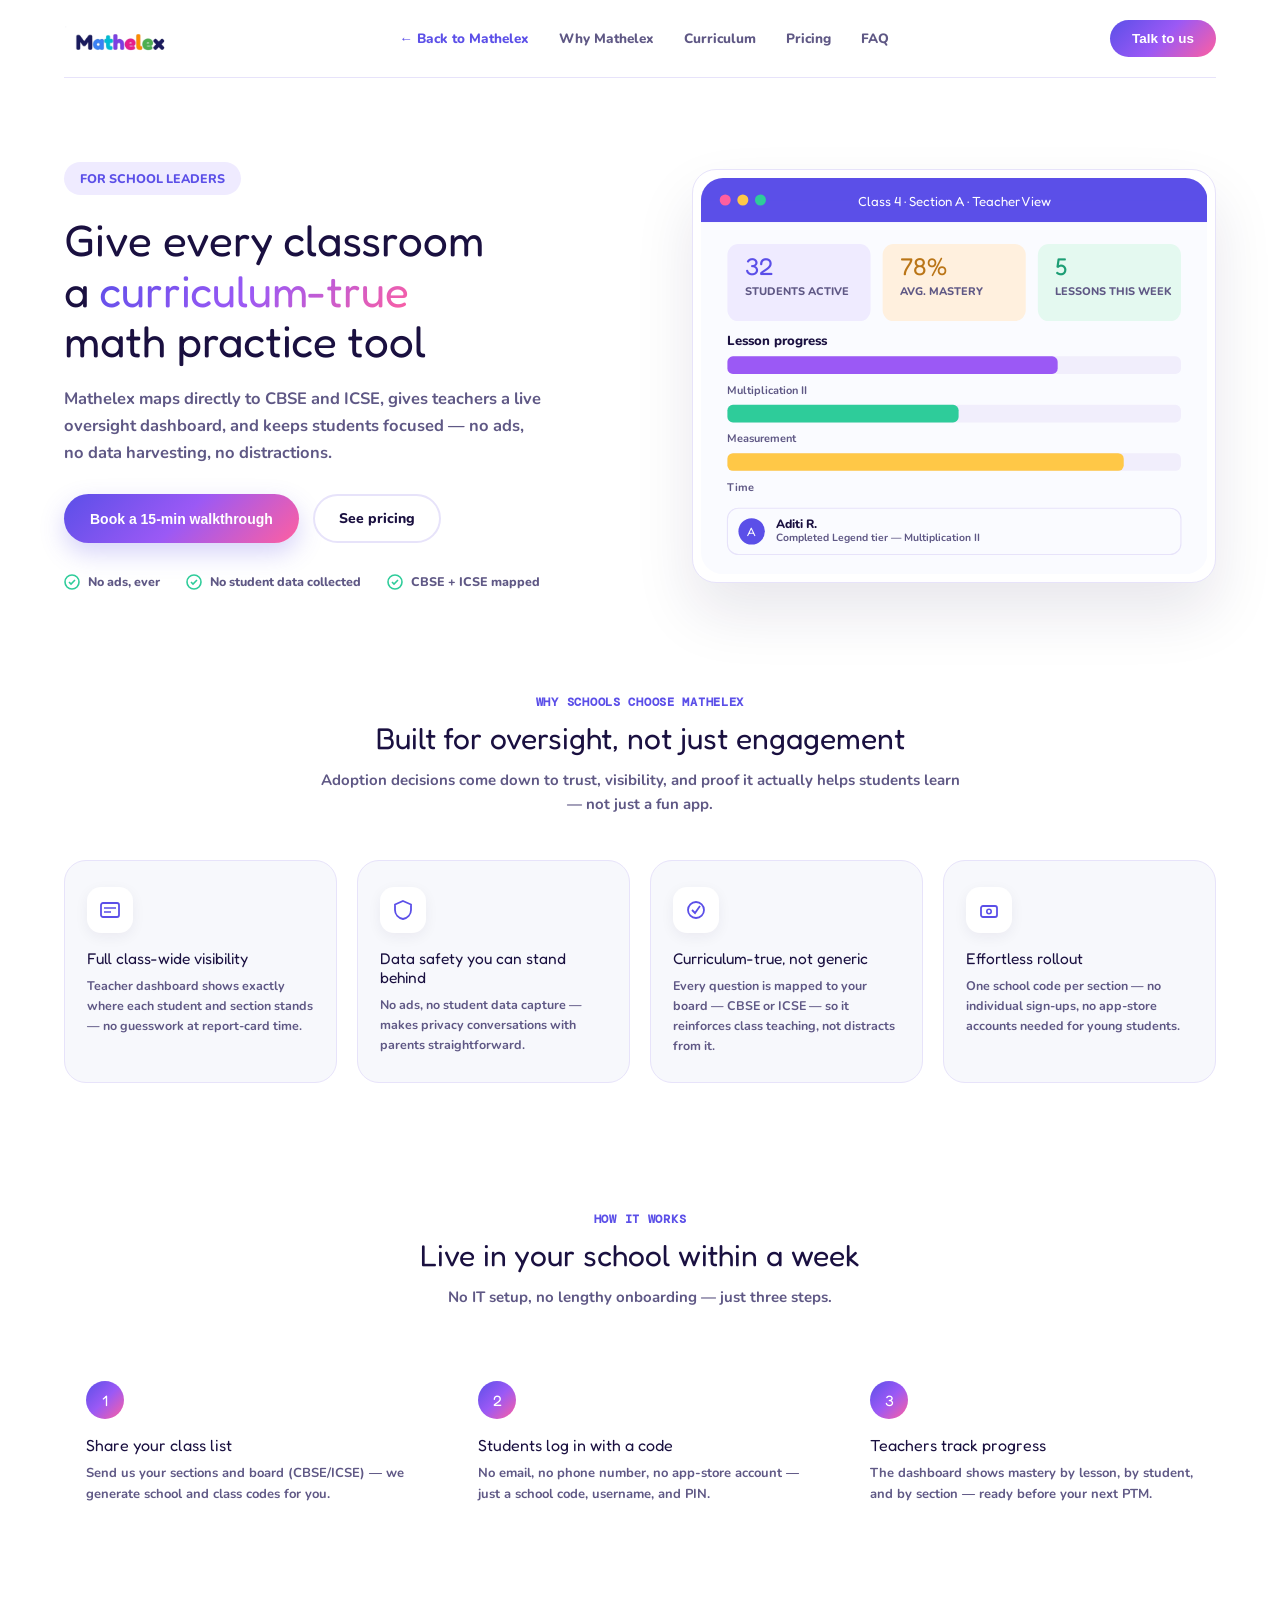
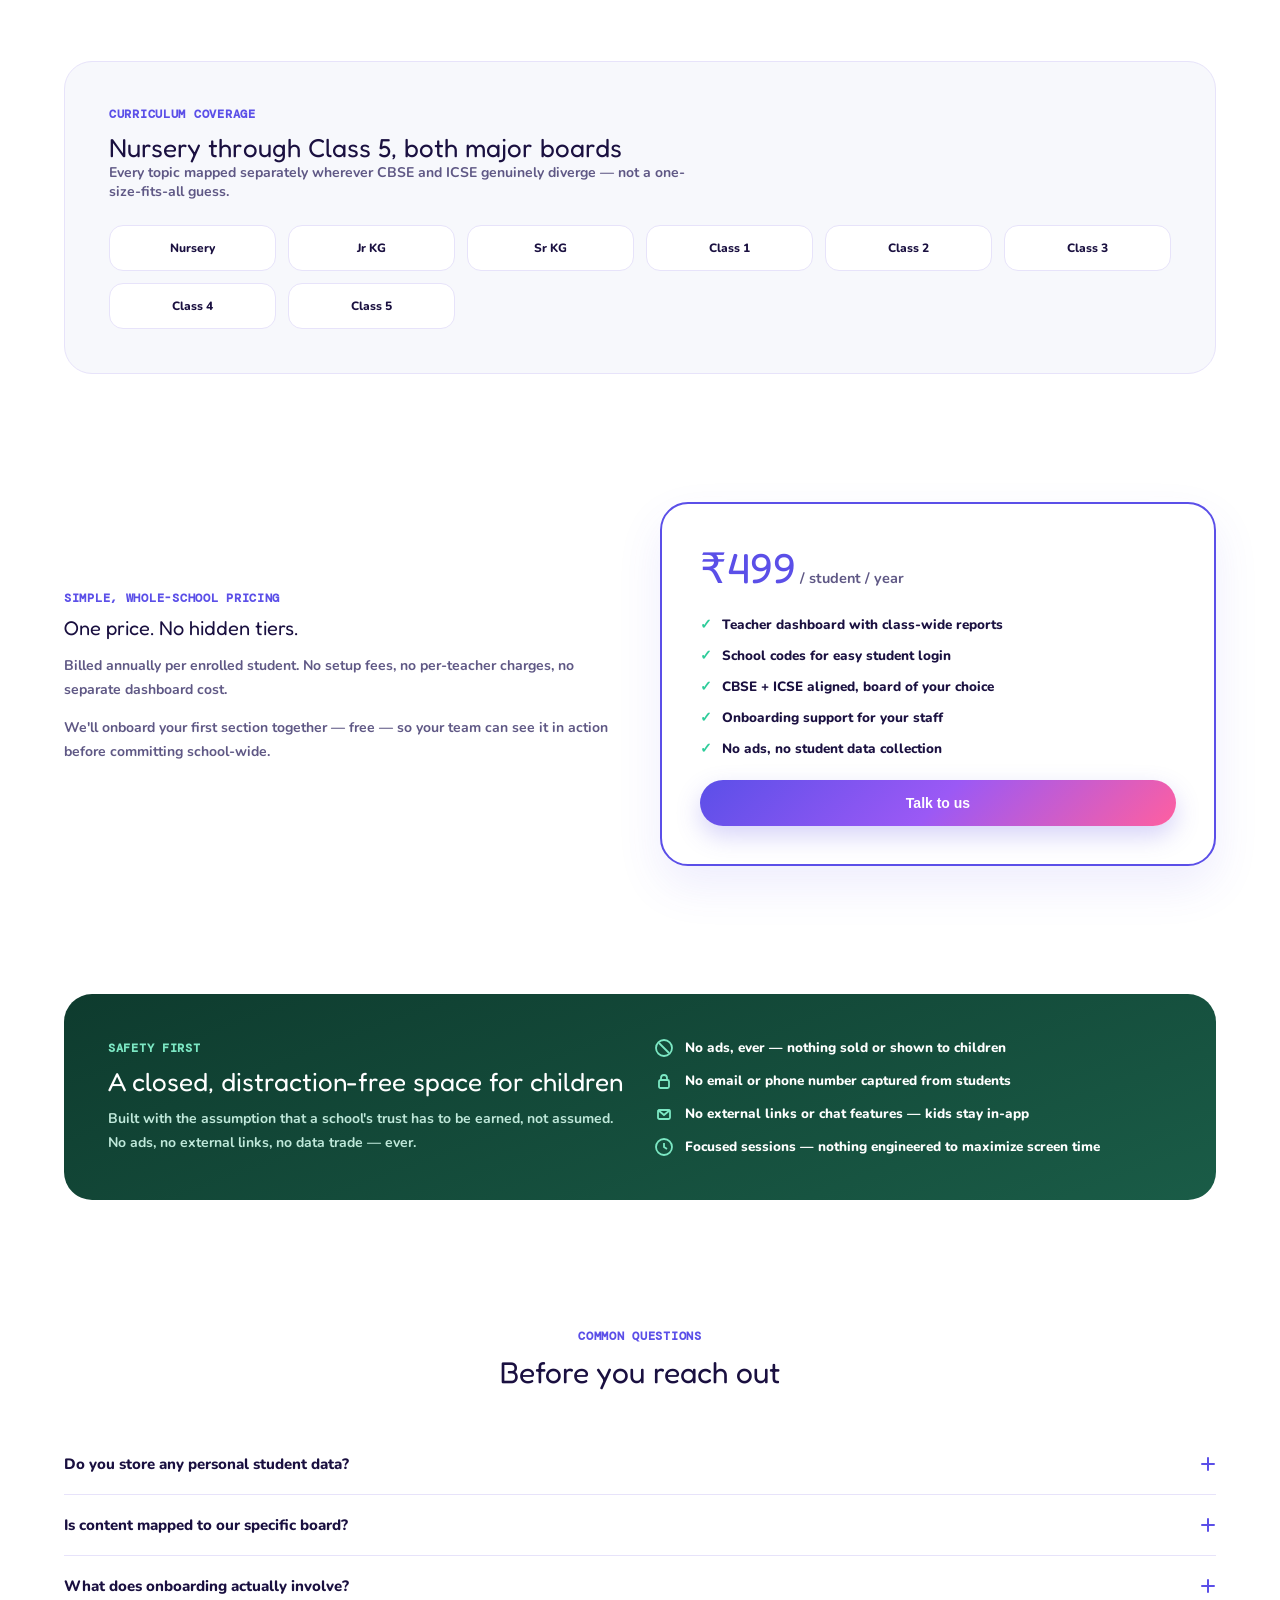
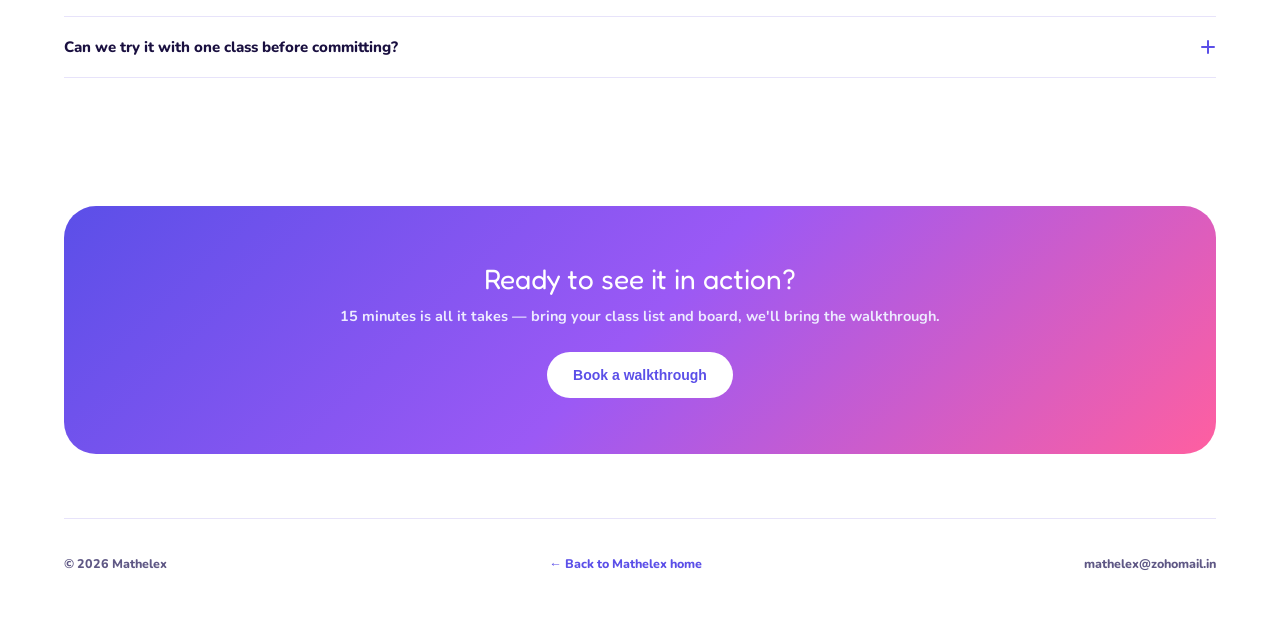
==== schools.html @ 8958b170 "Separate CSS/JS, fix faux-bold font rendering, sticky-nav overlap, responsive breakpoints, CSP for C" ====
<!DOCTYPE html>
<html lang="en">
<head>
<meta charset="UTF-8">
<meta name="viewport" content="width=device-width, initial-scale=1.0">
<title>Mathelex for Schools — Curriculum-mapped math practice, made simple</title>
<link rel="preconnect" href="https://fonts.googleapis.com">
<link href="https://fonts.googleapis.com/css2?family=Fredoka+One&family=Nunito:wght@400;600;700;800;900&family=DM+Mono:wght@500&display=swap" rel="stylesheet">
<link rel="stylesheet" href="css/schools.css">
</head>
<body>

<nav>
  <div class="nav-inner">
    <a href="index.html" style="display:flex;align-items:center;">
      <img class="logo-img" src="[data-uri]" alt="Mathelex">
    </a>
    <div class="nav-links">
      <a href="index.html" style="color:var(--indigo);">← Back to Mathelex</a>
      <a href="#why">Why Mathelex</a>
      <a href="#curriculum">Curriculum</a>
      <a href="#pricing">Pricing</a>
      <a href="#faq">FAQ</a>
    </div>
    <button data-open-modal class="nav-cta" style="border:none;cursor:pointer;">Talk to us</button>
  </div>
</nav>

<div class="hero">
  <div>
    <div class="eyebrow">FOR SCHOOL LEADERS</div>
    <h1>Give every classroom<br>a <span class="grad">curriculum-true</span><br>math practice tool</h1>
    <p>Mathelex maps directly to CBSE and ICSE, gives teachers a live oversight dashboard, and keeps students focused — no ads, no data harvesting, no distractions.</p>
    <div class="hero-ctas">
      <button data-open-modal class="btn-primary">Book a 15-min walkthrough</button>
      <a href="#pricing" class="btn-outline">See pricing</a>
    </div>
    <div class="trust-strip">
      <div class="trust-item">
        <svg width="16" height="16" viewBox="0 0 16 16"><circle cx="8" cy="8" r="7" fill="none" stroke="#2ECC9A" stroke-width="1.6"/><path d="M5 8 L7 10 L11 6" stroke="#2ECC9A" stroke-width="1.6" fill="none"/></svg>
        No ads, ever
      </div>
      <div class="trust-item">
        <svg width="16" height="16" viewBox="0 0 16 16"><circle cx="8" cy="8" r="7" fill="none" stroke="#2ECC9A" stroke-width="1.6"/><path d="M5 8 L7 10 L11 6" stroke="#2ECC9A" stroke-width="1.6" fill="none"/></svg>
        No student data collected
      </div>
      <div class="trust-item">
        <svg width="16" height="16" viewBox="0 0 16 16"><circle cx="8" cy="8" r="7" fill="none" stroke="#2ECC9A" stroke-width="1.6"/><path d="M5 8 L7 10 L11 6" stroke="#2ECC9A" stroke-width="1.6" fill="none"/></svg>
        CBSE + ICSE mapped
      </div>
    </div>
  </div>

  <div class="dash-card">
    <svg width="100%" height="100%" viewBox="0 0 460 360" style="display:block;">
      <rect x="0" y="0" width="460" height="360" rx="20" fill="#FAFBFF"/>
      <rect x="0" y="0" width="460" height="40" rx="20" fill="#5B4FE8"/>
      <rect x="0" y="20" width="460" height="20" fill="#5B4FE8"/>
      <circle cx="22" cy="20" r="5" fill="#FF5FA0"/>
      <circle cx="38" cy="20" r="5" fill="#FFC847"/>
      <circle cx="54" cy="20" r="5" fill="#2ECC9A"/>
      <text x="230" y="25" text-anchor="middle" font-family="Fredoka One, cursive" font-size="12" fill="white">Class 4 · Section A · Teacher View</text>

      <rect x="24" y="60" width="130" height="70" rx="10" fill="#EFEBFF"/>
      <text x="40" y="88" font-family="Fredoka One, cursive" font-size="22" fill="#5B4FE8">32</text>
      <text x="40" y="106" font-family="Nunito" font-weight="800" font-size="10" fill="#5F5885">STUDENTS ACTIVE</text>

      <rect x="165" y="60" width="130" height="70" rx="10" fill="#FFF0DE"/>
      <text x="181" y="88" font-family="Fredoka One, cursive" font-size="22" fill="#BA7517">78%</text>
      <text x="181" y="106" font-family="Nunito" font-weight="800" font-size="10" fill="#5F5885">AVG. MASTERY</text>

      <rect x="306" y="60" width="130" height="70" rx="10" fill="#E4F9F0"/>
      <text x="322" y="88" font-family="Fredoka One, cursive" font-size="22" fill="#1D9E75">5</text>
      <text x="322" y="106" font-family="Nunito" font-weight="800" font-size="10" fill="#5F5885">LESSONS THIS WEEK</text>

      <text x="24" y="152" font-family="Nunito" font-weight="800" font-size="12" fill="#1A1040">Lesson progress</text>
      <rect x="24" y="162" width="412" height="16" rx="5" fill="#F1EEFC"/>
      <rect x="24" y="162" width="300" height="16" rx="5" fill="#9B59F5"/>
      <text x="24" y="196" font-family="Nunito" font-weight="700" font-size="10" fill="#5F5885">Multiplication II</text>

      <rect x="24" y="206" width="412" height="16" rx="5" fill="#F1EEFC"/>
      <rect x="24" y="206" width="210" height="16" rx="5" fill="#2ECC9A"/>
      <text x="24" y="240" font-family="Nunito" font-weight="700" font-size="10" fill="#5F5885">Measurement</text>

      <rect x="24" y="250" width="412" height="16" rx="5" fill="#F1EEFC"/>
      <rect x="24" y="250" width="360" height="16" rx="5" fill="#FFC847"/>
      <text x="24" y="284" font-family="Nunito" font-weight="700" font-size="10" fill="#5F5885">Time</text>

      <rect x="24" y="300" width="412" height="42" rx="10" fill="#FAFBFF" stroke="#E7E3FA"/>
      <circle cx="46" cy="321" r="12" fill="#5B4FE8"/>
      <text x="46" y="325" text-anchor="middle" font-family="Fredoka One, cursive" font-size="11" fill="white">A</text>
      <text x="68" y="318" font-family="Nunito" font-weight="800" font-size="11" fill="#1A1040">Aditi R.</text>
      <text x="68" y="330" font-family="Nunito" font-weight="700" font-size="9.5" fill="#5F5885">Completed Legend tier — Multiplication II</text>
    </svg>
  </div>
</div>

<section id="why">
  <div class="section-head">
    <span class="kicker">WHY SCHOOLS CHOOSE MATHELEX</span>
    <h2>Built for oversight, not just engagement</h2>
    <p>Adoption decisions come down to trust, visibility, and proof it actually helps students learn — not just a fun app.</p>
  </div>
  <div class="why-grid">
    <div class="why-card">
      <div class="why-icon"><svg width="22" height="22" viewBox="0 0 22 22"><rect x="2" y="4" width="18" height="14" rx="2" fill="none" stroke="#5B4FE8" stroke-width="1.8"/><path d="M5 9 h12 M5 13 h7" stroke="#5B4FE8" stroke-width="1.6"/></svg></div>
      <h3>Full class-wide visibility</h3>
      <p>Teacher dashboard shows exactly where each student and section stands — no guesswork at report-card time.</p>
    </div>
    <div class="why-card">
      <div class="why-icon"><svg width="22" height="22" viewBox="0 0 22 22"><path d="M11 2 L19 5.5 V11 C19 15.5 15.5 19 11 20 C6.5 19 3 15.5 3 11 V5.5 Z" fill="none" stroke="#5B4FE8" stroke-width="1.8"/></svg></div>
      <h3>Data safety you can stand behind</h3>
      <p>No ads, no student data capture — makes privacy conversations with parents straightforward.</p>
    </div>
    <div class="why-card">
      <div class="why-icon"><svg width="22" height="22" viewBox="0 0 22 22"><circle cx="11" cy="11" r="8" fill="none" stroke="#5B4FE8" stroke-width="1.8"/><path d="M7 11 L10 14 L15 7" stroke="#5B4FE8" stroke-width="1.8" fill="none"/></svg></div>
      <h3>Curriculum-true, not generic</h3>
      <p>Every question is mapped to your board — CBSE or ICSE — so it reinforces class teaching, not distracts from it.</p>
    </div>
    <div class="why-card">
      <div class="why-icon"><svg width="22" height="22" viewBox="0 0 22 22"><rect x="3" y="7" width="16" height="11" rx="2" fill="none" stroke="#5B4FE8" stroke-width="1.8"/><circle cx="11" cy="12.5" r="2.2" fill="none" stroke="#5B4FE8" stroke-width="1.6"/></svg></div>
      <h3>Effortless rollout</h3>
      <p>One school code per section — no individual sign-ups, no app-store accounts needed for young students.</p>
    </div>
  </div>
</section>

<section>
  <div class="section-head">
    <span class="kicker">HOW IT WORKS</span>
    <h2>Live in your school within a week</h2>
    <p>No IT setup, no lengthy onboarding — just three steps.</p>
  </div>
  <div class="steps">
    <div class="step-card">
      <div class="step-num">1</div>
      <h3>Share your class list</h3>
      <p>Send us your sections and board (CBSE/ICSE) — we generate school and class codes for you.</p>
    </div>
    <div class="step-card">
      <div class="step-num">2</div>
      <h3>Students log in with a code</h3>
      <p>No email, no phone number, no app-store account — just a school code, username, and PIN.</p>
    </div>
    <div class="step-card">
      <div class="step-num">3</div>
      <h3>Teachers track progress</h3>
      <p>The dashboard shows mastery by lesson, by student, and by section — ready before your next PTM.</p>
    </div>
  </div>
</section>

<section id="curriculum">
  <div class="curric-panel">
    <span class="kicker">CURRICULUM COVERAGE</span>
    <h2 style="font-size:26px;">Nursery through Class 5, both major boards</h2>
    <p style="color:var(--text-soft);font-weight:700;font-size:14px;max-width:600px;">Every topic mapped separately wherever CBSE and ICSE genuinely diverge — not a one-size-fits-all guess.</p>
    <div class="curric-grid">
      <div class="curric-chip">Nursery</div>
      <div class="curric-chip">Jr KG</div>
      <div class="curric-chip">Sr KG</div>
      <div class="curric-chip">Class 1</div>
      <div class="curric-chip">Class 2</div>
      <div class="curric-chip">Class 3</div>
      <div class="curric-chip">Class 4</div>
      <div class="curric-chip">Class 5</div>
    </div>
  </div>
</section>

<section id="pricing">
  <div class="pricing-wrap">
    <div class="pricing-notes">
      <span class="kicker">SIMPLE, WHOLE-SCHOOL PRICING</span>
      <h3>One price. No hidden tiers.</h3>
      <p>Billed annually per enrolled student. No setup fees, no per-teacher charges, no separate dashboard cost.</p>
      <p>We'll onboard your first section together — free — so your team can see it in action before committing school-wide.</p>
    </div>
    <div class="price-card">
      <div class="price-tag">₹499<span> / student / year</span></div>
      <ul class="price-list">
        <li><span class="check">✓</span> Teacher dashboard with class-wide reports</li>
        <li><span class="check">✓</span> School codes for easy student login</li>
        <li><span class="check">✓</span> CBSE + ICSE aligned, board of your choice</li>
        <li><span class="check">✓</span> Onboarding support for your staff</li>
        <li><span class="check">✓</span> No ads, no student data collection</li>
      </ul>
      <button data-open-modal class="btn-primary" style="width:100%;justify-content:center;">Talk to us</button>
    </div>
  </div>
</section>

<section>
  <div class="safety-band">
    <div>
      <span class="kicker" style="color:#7CE8C4;">SAFETY FIRST</span>
      <h2>A closed, distraction-free space for children</h2>
      <p>Built with the assumption that a school's trust has to be earned, not assumed. No ads, no external links, no data trade — ever.</p>
    </div>
    <ul class="safety-list">
      <li><svg width="18" height="18" viewBox="0 0 18 18"><circle cx="9" cy="9" r="8" fill="none" stroke="#7CE8C4" stroke-width="1.8"/><line x1="4" y1="4" x2="14" y2="14" stroke="#7CE8C4" stroke-width="1.8"/></svg> No ads, ever — nothing sold or shown to children</li>
      <li><svg width="18" height="18" viewBox="0 0 18 18"><rect x="4" y="8" width="10" height="8" rx="1.5" fill="none" stroke="#7CE8C4" stroke-width="1.8"/><path d="M6 8 V6 a3 3 0 0 1 6 0 v2" fill="none" stroke="#7CE8C4" stroke-width="1.8"/></svg> No email or phone number captured from students</li>
      <li><svg width="18" height="18" viewBox="0 0 18 18"><rect x="3" y="5" width="12" height="9" rx="1.5" fill="none" stroke="#7CE8C4" stroke-width="1.8"/><path d="M3 5 L9 10 L15 5" fill="none" stroke="#7CE8C4" stroke-width="1.8"/></svg> No external links or chat features — kids stay in-app</li>
      <li><svg width="18" height="18" viewBox="0 0 18 18"><circle cx="9" cy="9" r="8" fill="none" stroke="#7CE8C4" stroke-width="1.8"/><path d="M9 5 v4 l3 2" stroke="#7CE8C4" stroke-width="1.8" fill="none"/></svg> Focused sessions — nothing engineered to maximize screen time</li>
    </ul>
  </div>
</section>

<section id="faq">
  <div class="section-head">
    <span class="kicker">COMMON QUESTIONS</span>
    <h2>Before you reach out</h2>
  </div>
  <div class="faq-list">
    <div class="faq-item">
      <div class="faq-q">Do you store any personal student data?<svg width="16" height="16" viewBox="0 0 16 16"><path d="M8 2 v12 M2 8 h12" stroke="#5B4FE8" stroke-width="2" stroke-linecap="round"/></svg></div>
      <div class="faq-a"><p>No. Students log in with a school code, username, and PIN — no email or phone number is ever collected. There's nothing to sell or share.</p></div>
    </div>
    <div class="faq-item">
      <div class="faq-q">Is content mapped to our specific board?<svg width="16" height="16" viewBox="0 0 16 16"><path d="M8 2 v12 M2 8 h12" stroke="#5B4FE8" stroke-width="2" stroke-linecap="round"/></svg></div>
      <div class="faq-a"><p>Yes — every question is tagged for CBSE/NCERT, ICSE/CISCE, or both, based on genuine curriculum research for that class and topic.</p></div>
    </div>
    <div class="faq-item">
      <div class="faq-q">What does onboarding actually involve?<svg width="16" height="16" viewBox="0 0 16 16"><path d="M8 2 v12 M2 8 h12" stroke="#5B4FE8" stroke-width="2" stroke-linecap="round"/></svg></div>
      <div class="faq-a"><p>Share your class list and board — we generate the codes. No app installs or accounts needed for staff to get started reviewing the dashboard.</p></div>
    </div>
    <div class="faq-item">
      <div class="faq-q">Can we try it with one class before committing?<svg width="16" height="16" viewBox="0 0 16 16"><path d="M8 2 v12 M2 8 h12" stroke="#5B4FE8" stroke-width="2" stroke-linecap="round"/></svg></div>
      <div class="faq-a"><p>Yes — we'll set up your first section free so your team can see it in action before rolling out school-wide.</p></div>
    </div>
  </div>
</section>

<section>
  <div class="final-cta">
    <h2>Ready to see it in action?</h2>
    <p>15 minutes is all it takes — bring your class list and board, we'll bring the walkthrough.</p>
    <button data-open-modal class="btn-primary">Book a walkthrough</button>
  </div>
</section>

<footer>
  <div>© 2026 Mathelex</div>
  <div><a href="index.html" style="color:var(--indigo);font-weight:800;">← Back to Mathelex home</a></div>
  <div>mathelex@zohomail.in</div>
</footer>

<div class="modal-overlay" id="enquiryModal">
  <div class="modal-card">
    <button class="modal-close" data-close-modal>
      <svg width="16" height="16" viewBox="0 0 16 16"><path d="M2 2 L14 14 M14 2 L2 14" stroke="#5F5885" stroke-width="2" stroke-linecap="round"/></svg>
    </button>
    <h3>Talk to us</h3>
    <p>Tell us about your school — we'll follow up by email.</p>
    <form id="enquiryForm">
      <div class="form-field"><label>Name</label><input type="text" id="eqName" required></div>
      <div class="form-field"><label>School name</label><input type="text" id="eqOrg" required></div>
      <div class="form-field"><label>Board (CBSE / ICSE)</label><input type="text" id="eqBoard"></div>
      <div class="form-field"><label>Your email</label><input type="email" id="eqEmail" required></div>
      <div class="form-field"><label>Message</label><textarea id="eqMessage" rows="3" placeholder="Number of students, classes, or anything else"></textarea></div>
      <button type="submit" class="modal-submit">Send enquiry</button>
      <p class="modal-note">Opens your email app addressed to mathelex@zohomail.in</p>
    </form>
  </div>
</div>

<script src="js/schools.js" defer></script>

</body>
</html>
---- css/schools.css ----
:root{
    --bg:#FFFFFF;
    --bg-soft:#F7F8FC;
    --indigo:#5B4FE8;
    --violet:#9B59F5;
    --pink:#FF5FA0;
    --amber:#FFC847;
    --mint:#2ECC9A;
    --text:#1A1040;
    --text-soft:#5F5885;
    --line:#E7E3FA;
    --gradient:linear-gradient(135deg,#5B4FE8,#9B59F5,#FF5FA0);
  }
  *{box-sizing:border-box;margin:0;padding:0;}
  html{scroll-behavior:smooth;}
  body{background:var(--bg);color:var(--text);font-family:'Nunito',sans-serif;-webkit-font-smoothing:antialiased;-moz-osx-font-smoothing:grayscale;padding:0 64px;}
  h1,h2,h3{font-family:'Fredoka One',cursive;font-weight:400;}
  a{text-decoration:none;color:inherit;}
  ul{list-style:none;}

  ::-webkit-scrollbar{width:12px;height:12px;}
  ::-webkit-scrollbar-track{background:var(--bg-soft);}
  ::-webkit-scrollbar-thumb{background:var(--gradient);border-radius:100px;border:2.5px solid var(--bg-soft);background-clip:padding-box;}
  *{scrollbar-width:thin;scrollbar-color:#9B59F5 var(--bg-soft);}

  nav{position:sticky;top:0;z-index:50;max-width:1180px;margin:0 auto;padding:20px 0;background:rgba(255,255,255,0.97);backdrop-filter:blur(10px);}
  [id]{scroll-margin-top:90px;}
  .nav-inner{display:flex;align-items:center;justify-content:space-between;gap:20px;border-bottom:1px solid var(--line);padding-bottom:20px;}
  .logo-img{height:28px;width:auto;display:block;}
  .nav-links{display:flex;gap:30px;font-weight:800;font-size:13.5px;color:var(--text-soft);}
  .nav-links a:hover{color:var(--indigo);}
  .nav-cta{background:var(--gradient);color:white;padding:11px 22px;border-radius:100px;font-weight:800;font-size:13.5px;white-space:nowrap;}

  .hero{max-width:1180px;margin:0 auto;padding:64px 0 40px;display:grid;grid-template-columns:1.05fr 0.95fr;gap:48px;align-items:center;}
  .eyebrow{display:inline-flex;align-items:center;gap:8px;background:#EFEBFF;color:var(--indigo);font-weight:800;font-size:12.5px;padding:8px 16px;border-radius:100px;margin-bottom:20px;}
  .hero h1{font-size:44px;line-height:1.15;margin-bottom:18px;}
  .hero h1 .grad{background:var(--gradient);-webkit-background-clip:text;background-clip:text;color:transparent;}
  .hero p{font-size:16.5px;color:var(--text-soft);font-weight:700;line-height:1.65;max-width:480px;margin-bottom:28px;}
  .hero-ctas{display:flex;gap:14px;margin-bottom:30px;flex-wrap:wrap;}
  .btn-primary{background:var(--gradient);color:white;padding:15px 26px;border-radius:100px;font-weight:800;font-size:14px;border:none;cursor:pointer;display:inline-flex;align-items:center;gap:8px;box-shadow:0 10px 24px rgba(91,79,232,0.25);}
  .btn-outline{border:2px solid var(--line);color:var(--text);padding:13px 24px;border-radius:100px;font-weight:800;font-size:14px;background:white;cursor:pointer;}
  .trust-strip{display:flex;gap:26px;flex-wrap:wrap;}
  .trust-item{display:flex;align-items:center;gap:8px;font-size:12.5px;font-weight:800;color:var(--text-soft);}
  .trust-item svg{flex-shrink:0;}

  .dash-card{background:white;border:1px solid var(--line);border-radius:24px;padding:8px;box-shadow:0 30px 60px rgba(26,16,64,0.10);}

  section{max-width:1180px;margin:0 auto;padding:64px 0;}
  .section-head{max-width:640px;margin:0 auto 44px;text-align:center;}
  .section-head h2{font-size:30px;margin-bottom:12px;}
  .section-head p{color:var(--text-soft);font-weight:700;font-size:15px;line-height:1.6;}
  .kicker{display:block;font-family:'DM Mono',monospace;font-size:12px;font-weight:700;color:var(--indigo);letter-spacing:0.06em;margin-bottom:10px;}

  .why-grid{display:grid;grid-template-columns:repeat(4,1fr);gap:20px;}
  .why-card{background:var(--bg-soft);border-radius:22px;padding:26px 22px;border:1px solid var(--line);}
  .why-icon{width:46px;height:46px;border-radius:14px;background:white;display:flex;align-items:center;justify-content:center;margin-bottom:16px;box-shadow:0 4px 14px rgba(26,16,64,0.06);}
  .why-card h3{font-size:15.5px;margin-bottom:8px;}
  .why-card p{font-size:12.5px;color:var(--text-soft);font-weight:700;line-height:1.6;}

  .steps{display:grid;grid-template-columns:repeat(3,1fr);gap:24px;}
  .step-card{position:relative;padding:28px 22px;}
  .step-num{width:38px;height:38px;border-radius:50%;background:var(--gradient);color:white;font-family:'Fredoka One',cursive;font-weight:400;font-size:15px;display:flex;align-items:center;justify-content:center;margin-bottom:16px;}
  .step-card h3{font-size:16px;margin-bottom:8px;}
  .step-card p{font-size:13px;color:var(--text-soft);font-weight:700;line-height:1.6;}

  .curric-panel{background:var(--bg-soft);border-radius:28px;padding:44px;border:1px solid var(--line);}
  .curric-grid{display:grid;grid-template-columns:repeat(6,1fr);gap:12px;margin-top:24px;}
  .curric-chip{background:white;border:1px solid var(--line);border-radius:14px;padding:14px 8px;text-align:center;font-weight:800;font-size:12px;}

  .pricing-wrap{display:grid;grid-template-columns:1fr 1fr;gap:40px;align-items:center;}
  .price-card{background:white;border:2px solid var(--indigo);border-radius:28px;padding:38px;box-shadow:0 20px 45px rgba(91,79,232,0.10);}
  .price-tag{font-family:'Fredoka One',cursive;font-weight:400;font-size:42px;color:var(--indigo);}
  .price-tag span{font-size:14.5px;color:var(--text-soft);font-family:'Nunito';font-weight:700;}
  .price-list{margin:22px 0;display:flex;flex-direction:column;gap:12px;}
  .price-list li{display:flex;gap:10px;font-weight:800;font-size:13.5px;align-items:flex-start;}
  .check{color:var(--mint);font-weight:900;flex-shrink:0;}
  .pricing-notes h3{font-size:20px;margin-bottom:14px;}
  .pricing-notes p{color:var(--text-soft);font-weight:700;font-size:14px;line-height:1.7;margin-bottom:14px;}

  .safety-band{background:linear-gradient(160deg,#0E3B2E,#1A5C47);border-radius:28px;padding:44px;color:white;display:grid;grid-template-columns:1fr 1fr;gap:30px;align-items:center;}
  .safety-band h2{color:white;font-size:26px;margin-bottom:10px;}
  .safety-band p{color:#BFE8DA;font-weight:700;font-size:14px;line-height:1.65;}
  .safety-list{display:flex;flex-direction:column;gap:14px;}
  .safety-list li{display:flex;gap:12px;font-weight:800;font-size:13.5px;align-items:flex-start;}
  .safety-list svg{flex-shrink:0;margin-top:1px;}

  .faq-item{border-bottom:1px solid var(--line);padding:20px 0;}
  .faq-q{display:flex;justify-content:space-between;align-items:center;cursor:pointer;font-weight:800;font-size:15px;}
  .faq-q svg{transition:transform 0.25s ease;flex-shrink:0;}
  .faq-item.open .faq-q svg{transform:rotate(45deg);}
  .faq-a{max-height:0;overflow:hidden;transition:max-height 0.3s ease;}
  .faq-item.open .faq-a{max-height:220px;}
  .faq-a p{color:var(--text-soft);font-weight:700;font-size:13.5px;line-height:1.7;padding-top:12px;}

  .final-cta{background:var(--gradient);border-radius:32px;padding:56px 40px;text-align:center;color:white;}
  .final-cta h2{color:white;font-size:28px;margin-bottom:10px;}
  .final-cta p{color:#EDEBFF;font-weight:700;margin-bottom:26px;font-size:14.5px;}
  .final-cta .btn-primary{background:white;color:var(--indigo);box-shadow:none;}

  footer{max-width:1180px;margin:0 auto;padding:36px 0 56px;display:flex;justify-content:space-between;color:var(--text-soft);font-size:12.5px;font-weight:800;border-top:1px solid var(--line);}

  .modal-overlay{position:fixed;inset:0;background:rgba(21,11,54,0.5);backdrop-filter:blur(4px);display:none;align-items:center;justify-content:center;z-index:100;padding:20px;}
  .modal-overlay.open{display:flex;}
  .modal-card{background:white;border-radius:26px;padding:34px;max-width:420px;width:100%;box-shadow:0 30px 70px rgba(21,11,54,0.3);position:relative;max-height:90vh;overflow-y:auto;}
  .modal-close{position:absolute;top:16px;right:16px;width:32px;height:32px;border-radius:50%;background:var(--bg-soft);border:none;display:flex;align-items:center;justify-content:center;cursor:pointer;}
  .modal-card h3{font-size:20px;margin-bottom:6px;}
  .modal-card p{color:var(--text-soft);font-weight:700;font-size:13px;margin-bottom:18px;}
  .form-field{margin-bottom:13px;}
  .form-field label{display:block;font-size:12px;font-weight:800;margin-bottom:5px;}
  .form-field input,.form-field textarea{width:100%;border:1.5px solid var(--line);border-radius:12px;padding:10px 13px;font-family:'Nunito',sans-serif;font-size:13.5px;color:var(--text);}
  .form-field input:focus,.form-field textarea:focus{outline:none;border-color:var(--indigo);}
  .modal-submit{width:100%;background:var(--gradient);color:white;border:none;padding:13px;border-radius:100px;font-weight:800;font-size:14px;cursor:pointer;margin-top:4px;}
  .modal-note{font-size:10.5px;color:var(--text-soft);margin-top:9px;text-align:center;font-weight:700;}

  @media(max-width:1160px){
    body{padding:0 32px;}
  }
  @media(max-width:1024px){
    .why-grid{grid-template-columns:repeat(2,1fr);}
    .curric-grid{grid-template-columns:repeat(3,1fr);}
    .steps{grid-template-columns:repeat(2,1fr);}
  }
  @media(max-width:900px){
    body{padding:0 24px;}
    .hero,.pricing-wrap,.safety-band{grid-template-columns:1fr;}
    .why-grid{grid-template-columns:repeat(2,1fr);}
    .steps{grid-template-columns:1fr;}
    .curric-grid{grid-template-columns:repeat(3,1fr);}
    .nav-links{display:none;}
    .hero h1{font-size:32px;}
  }
  @media(max-width:480px){
    body{padding:0 16px;}
    .why-grid,.curric-grid{grid-template-columns:repeat(2,1fr);}
  }
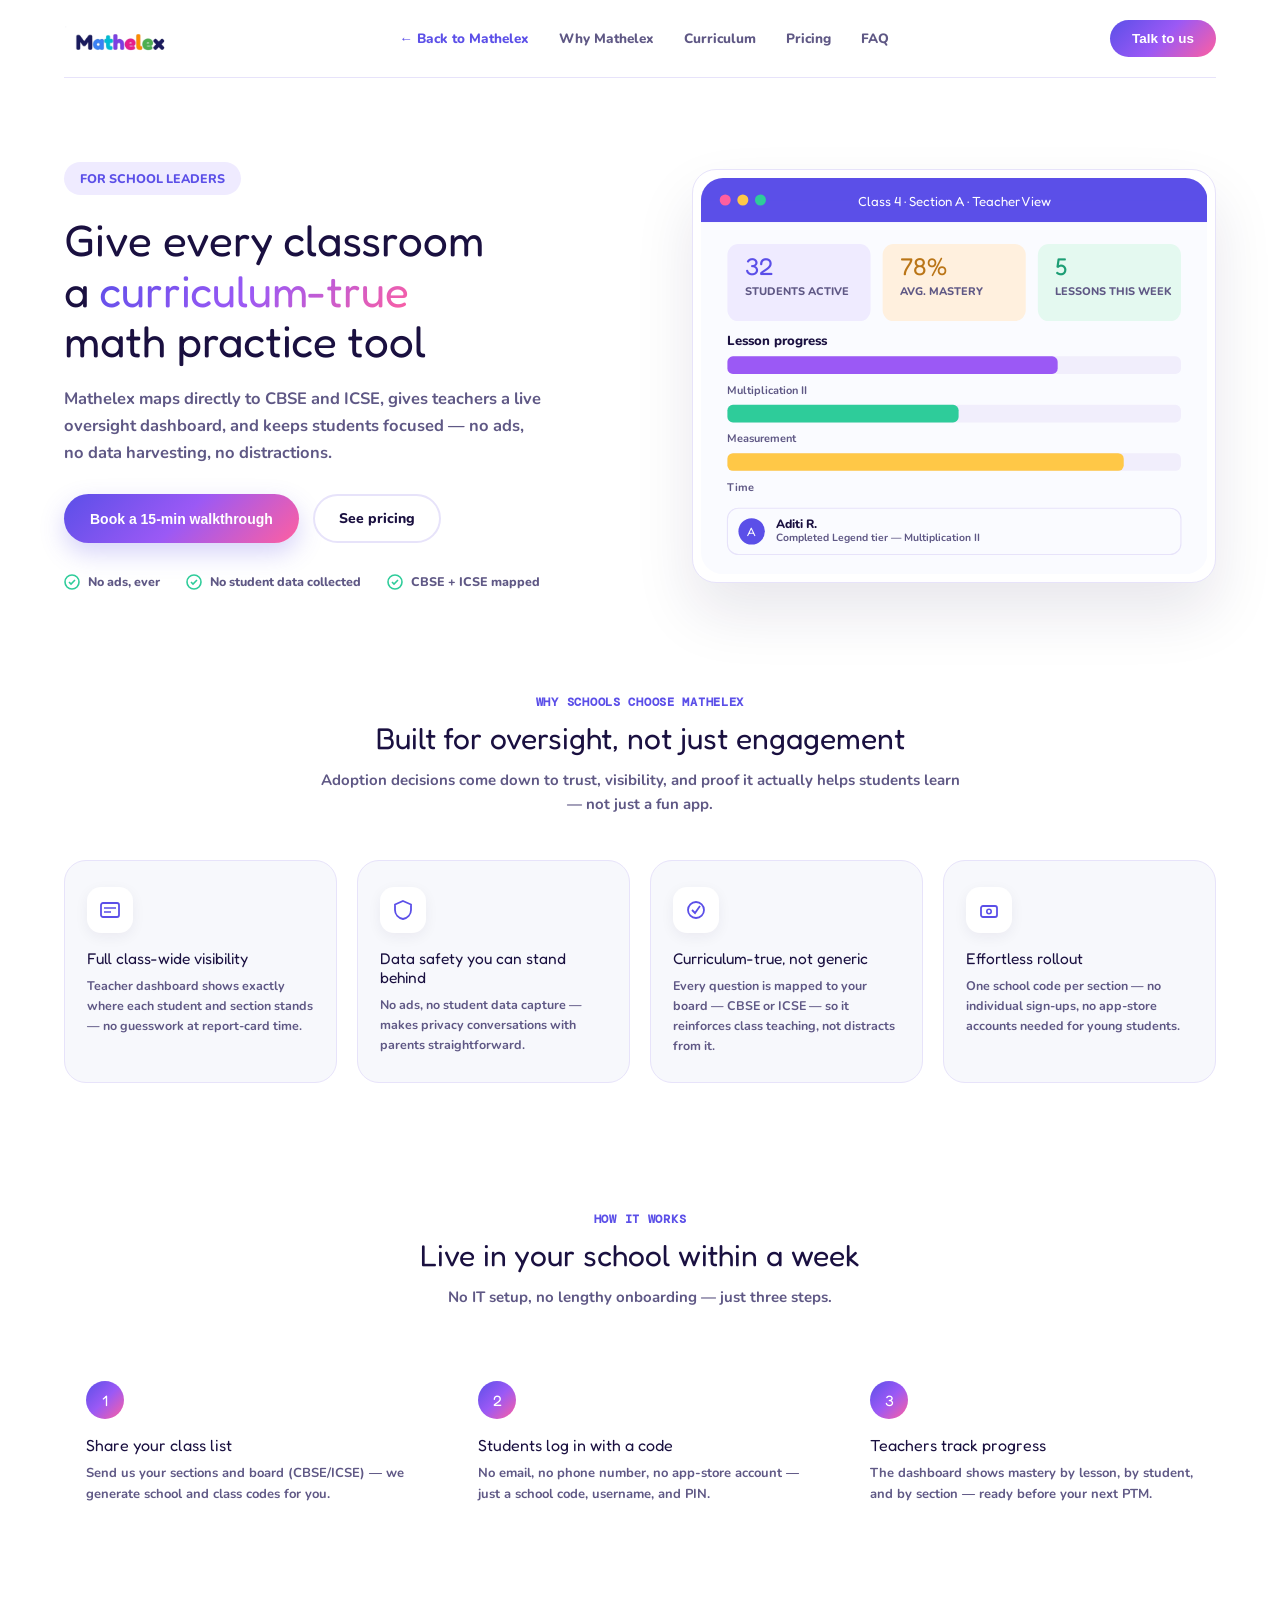
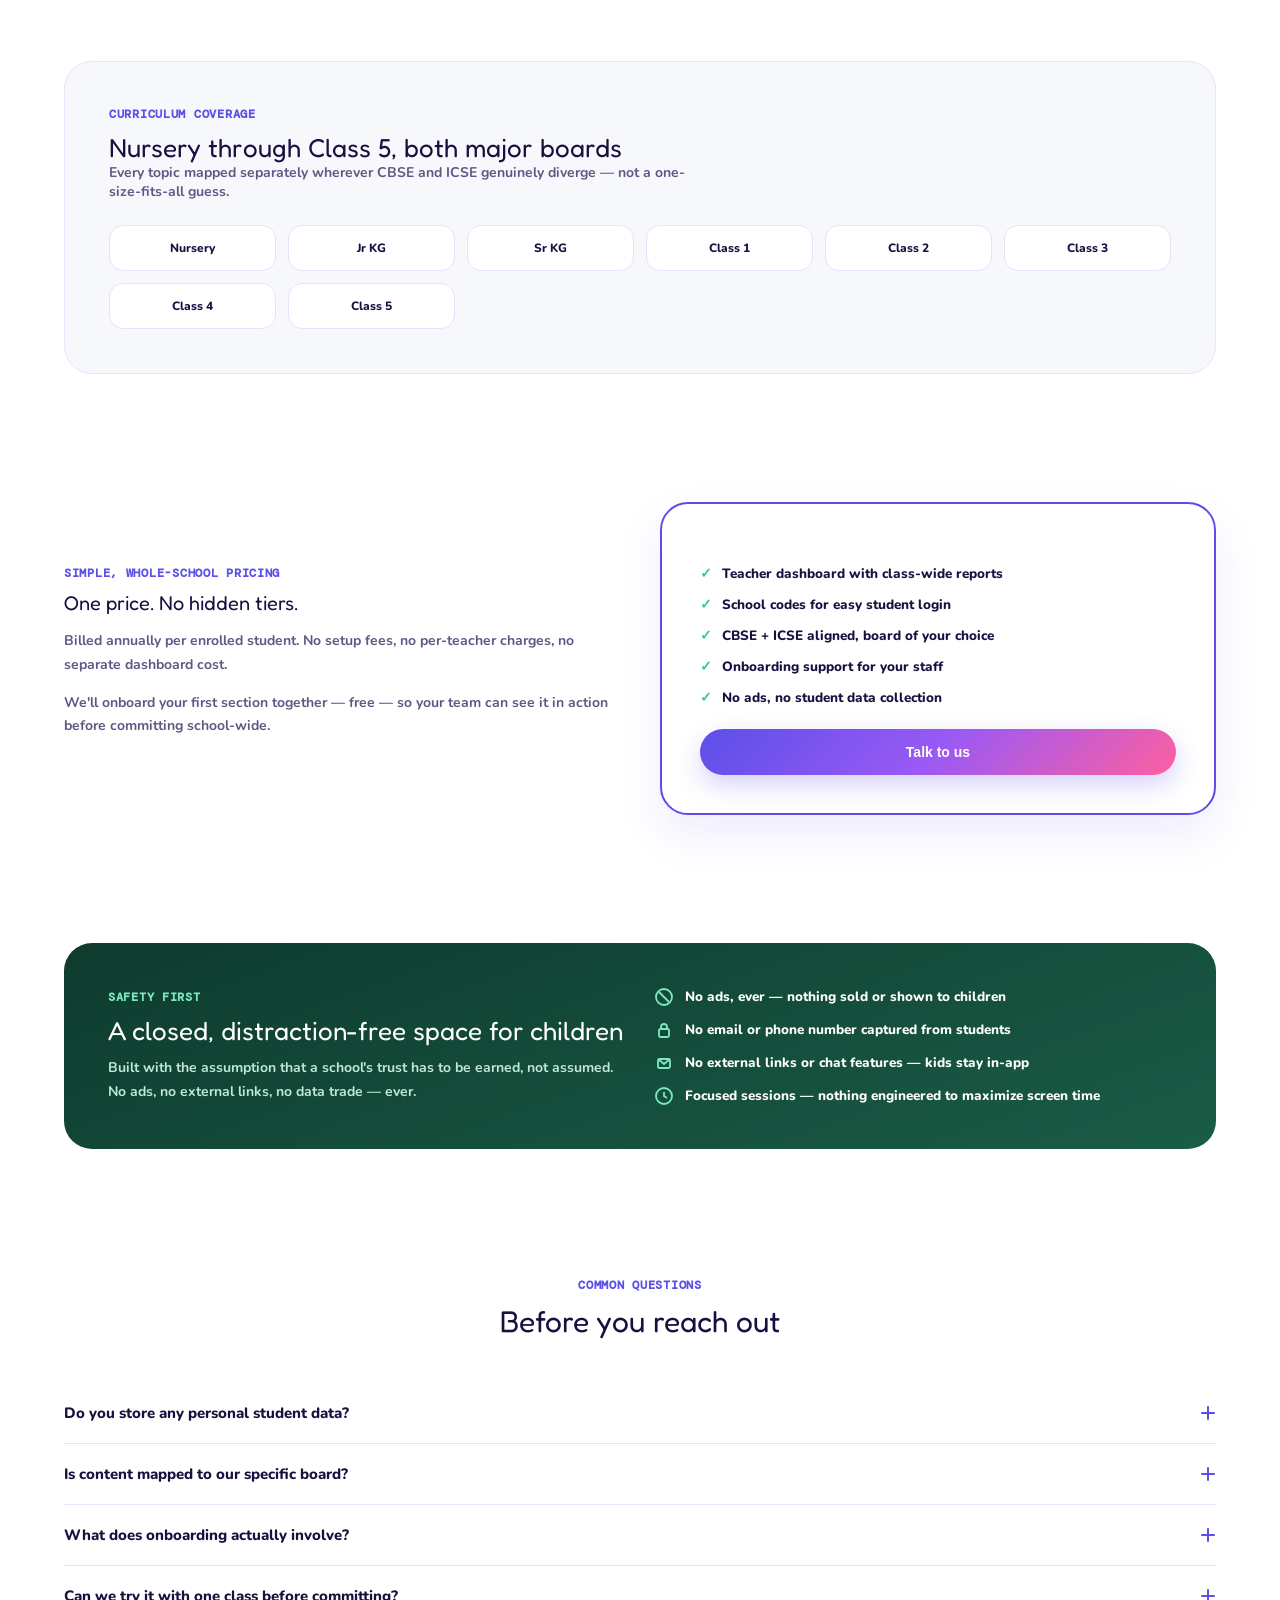
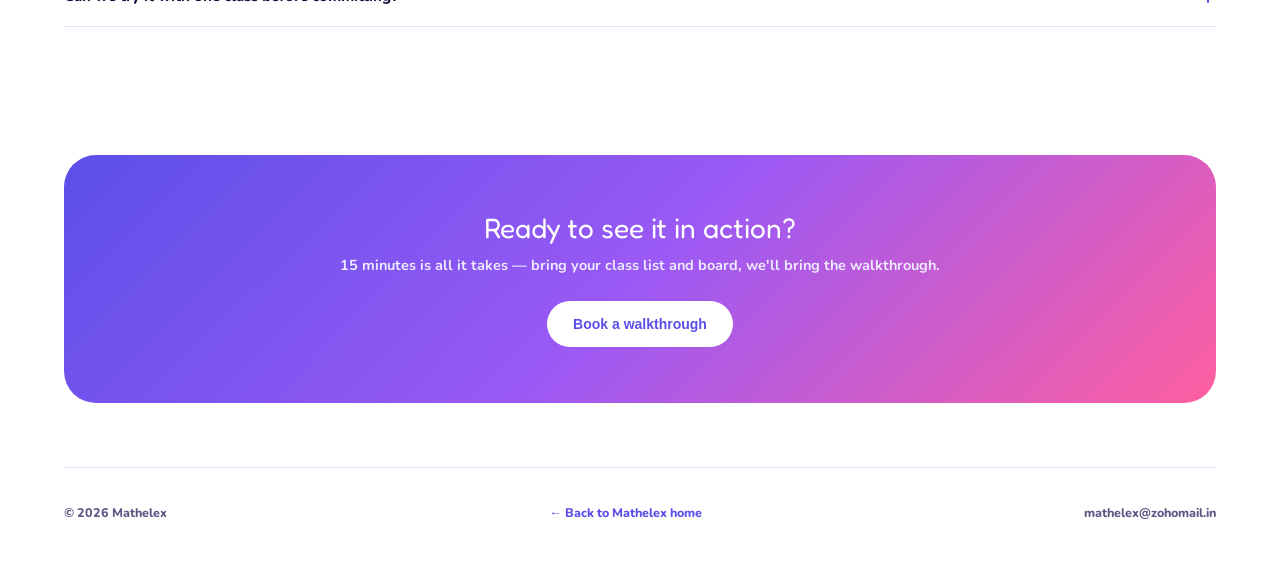
==== commit 289456ab: "Stack CBSE/ICSE eyebrow badge into two lines, remove pricing from schools page (display + meta), pol" ====
--- a/schools.html
+++ b/schools.html
@@ -3,7 +3,34 @@
 <head>
 <meta charset="UTF-8">
 <meta name="viewport" content="width=device-width, initial-scale=1.0">
-<title>Mathelex for Schools — Curriculum-mapped math practice, made simple</title>
+<title>Mathelex for Schools — CBSE & ICSE Math Practice with Teacher Dashboard</title>
+<meta name="description" content="Give every classroom a curriculum-true math practice tool. CBSE and ICSE mapped, with a live teacher dashboard. No ads, no student data collected.">
+<link rel="canonical" href="https://mathelex.in/schools.html">
+
+<!-- Favicons -->
+<link rel="icon" href="/favicon.ico" sizes="any">
+<link rel="icon" type="image/png" sizes="32x32" href="/assets/favicon-32.png">
+<link rel="icon" type="image/png" sizes="16x16" href="/assets/favicon-16.png">
+<link rel="apple-touch-icon" sizes="180x180" href="/assets/apple-touch-icon.png">
+<link rel="manifest" href="/site.webmanifest">
+<meta name="theme-color" content="#5B4FE8">
+
+<!-- Open Graph -->
+<meta property="og:type" content="website">
+<meta property="og:url" content="https://mathelex.in/schools.html">
+<meta property="og:title" content="Mathelex for Schools — CBSE & ICSE Math Practice">
+<meta property="og:description" content="A curriculum-true math practice tool with a live teacher dashboard. CBSE and ICSE mapped. No ads, no student data collected.">
+<meta property="og:image" content="https://mathelex.in/assets/og-image-schools.png">
+<meta property="og:image:width" content="1200">
+<meta property="og:image:height" content="630">
+<meta property="og:site_name" content="Mathelex">
+
+<!-- Twitter Card -->
+<meta name="twitter:card" content="summary_large_image">
+<meta name="twitter:title" content="Mathelex for Schools — CBSE & ICSE Math Practice">
+<meta name="twitter:description" content="A curriculum-true math practice tool with a live teacher dashboard. CBSE and ICSE mapped.">
+<meta name="twitter:image" content="https://mathelex.in/assets/og-image-schools.png">
+
 <link rel="preconnect" href="https://fonts.googleapis.com">
 <link href="https://fonts.googleapis.com/css2?family=Fredoka+One&family=Nunito:wght@400;600;700;800;900&family=DM+Mono:wght@500&display=swap" rel="stylesheet">
 <link rel="stylesheet" href="css/schools.css">
@@ -177,7 +204,6 @@
       <p>We'll onboard your first section together — free — so your team can see it in action before committing school-wide.</p>
     </div>
     <div class="price-card">
-      <div class="price-tag">₹499<span> / student / year</span></div>
       <ul class="price-list">
         <li><span class="check">✓</span> Teacher dashboard with class-wide reports</li>
         <li><span class="check">✓</span> School codes for easy student login</li>
--- a/css/schools.css
+++ b/css/schools.css
@@ -31,7 +31,7 @@
   .nav-links a:hover{color:var(--indigo);}
   .nav-cta{background:var(--gradient);color:white;padding:11px 22px;border-radius:100px;font-weight:800;font-size:13.5px;white-space:nowrap;}
 
-  .hero{max-width:1180px;margin:0 auto;padding:64px 0 40px;display:grid;grid-template-columns:1.05fr 0.95fr;gap:48px;align-items:center;}
+  .hero{max-width:1180px;margin:0 auto;padding:64px 0 40px;display:grid;grid-template-columns:minmax(0,1.05fr) minmax(0,0.95fr);gap:48px;align-items:center;}
   .eyebrow{display:inline-flex;align-items:center;gap:8px;background:#EFEBFF;color:var(--indigo);font-weight:800;font-size:12.5px;padding:8px 16px;border-radius:100px;margin-bottom:20px;}
   .hero h1{font-size:44px;line-height:1.15;margin-bottom:18px;}
   .hero h1 .grad{background:var(--gradient);-webkit-background-clip:text;background-clip:text;color:transparent;}
@@ -51,23 +51,23 @@
   .section-head p{color:var(--text-soft);font-weight:700;font-size:15px;line-height:1.6;}
   .kicker{display:block;font-family:'DM Mono',monospace;font-size:12px;font-weight:700;color:var(--indigo);letter-spacing:0.06em;margin-bottom:10px;}
 
-  .why-grid{display:grid;grid-template-columns:repeat(4,1fr);gap:20px;}
+  .why-grid{display:grid;grid-template-columns:repeat(4,minmax(0,1fr));gap:20px;}
   .why-card{background:var(--bg-soft);border-radius:22px;padding:26px 22px;border:1px solid var(--line);}
   .why-icon{width:46px;height:46px;border-radius:14px;background:white;display:flex;align-items:center;justify-content:center;margin-bottom:16px;box-shadow:0 4px 14px rgba(26,16,64,0.06);}
   .why-card h3{font-size:15.5px;margin-bottom:8px;}
   .why-card p{font-size:12.5px;color:var(--text-soft);font-weight:700;line-height:1.6;}
 
-  .steps{display:grid;grid-template-columns:repeat(3,1fr);gap:24px;}
+  .steps{display:grid;grid-template-columns:repeat(3,minmax(0,1fr));gap:24px;}
   .step-card{position:relative;padding:28px 22px;}
   .step-num{width:38px;height:38px;border-radius:50%;background:var(--gradient);color:white;font-family:'Fredoka One',cursive;font-weight:400;font-size:15px;display:flex;align-items:center;justify-content:center;margin-bottom:16px;}
   .step-card h3{font-size:16px;margin-bottom:8px;}
   .step-card p{font-size:13px;color:var(--text-soft);font-weight:700;line-height:1.6;}
 
   .curric-panel{background:var(--bg-soft);border-radius:28px;padding:44px;border:1px solid var(--line);}
-  .curric-grid{display:grid;grid-template-columns:repeat(6,1fr);gap:12px;margin-top:24px;}
+  .curric-grid{display:grid;grid-template-columns:repeat(6,minmax(0,1fr));gap:12px;margin-top:24px;}
   .curric-chip{background:white;border:1px solid var(--line);border-radius:14px;padding:14px 8px;text-align:center;font-weight:800;font-size:12px;}
 
-  .pricing-wrap{display:grid;grid-template-columns:1fr 1fr;gap:40px;align-items:center;}
+  .pricing-wrap{display:grid;grid-template-columns:minmax(0,1fr) minmax(0,1fr);gap:40px;align-items:center;}
   .price-card{background:white;border:2px solid var(--indigo);border-radius:28px;padding:38px;box-shadow:0 20px 45px rgba(91,79,232,0.10);}
   .price-tag{font-family:'Fredoka One',cursive;font-weight:400;font-size:42px;color:var(--indigo);}
   .price-tag span{font-size:14.5px;color:var(--text-soft);font-family:'Nunito';font-weight:700;}
@@ -77,7 +77,7 @@
   .pricing-notes h3{font-size:20px;margin-bottom:14px;}
   .pricing-notes p{color:var(--text-soft);font-weight:700;font-size:14px;line-height:1.7;margin-bottom:14px;}
 
-  .safety-band{background:linear-gradient(160deg,#0E3B2E,#1A5C47);border-radius:28px;padding:44px;color:white;display:grid;grid-template-columns:1fr 1fr;gap:30px;align-items:center;}
+  .safety-band{background:linear-gradient(160deg,#0E3B2E,#1A5C47);border-radius:28px;padding:44px;color:white;display:grid;grid-template-columns:minmax(0,1fr) minmax(0,1fr);gap:30px;align-items:center;}
   .safety-band h2{color:white;font-size:26px;margin-bottom:10px;}
   .safety-band p{color:#BFE8DA;font-weight:700;font-size:14px;line-height:1.65;}
   .safety-list{display:flex;flex-direction:column;gap:14px;}
@@ -116,20 +116,20 @@
     body{padding:0 32px;}
   }
   @media(max-width:1024px){
-    .why-grid{grid-template-columns:repeat(2,1fr);}
-    .curric-grid{grid-template-columns:repeat(3,1fr);}
-    .steps{grid-template-columns:repeat(2,1fr);}
+    .why-grid{grid-template-columns:repeat(2,minmax(0,1fr));}
+    .curric-grid{grid-template-columns:repeat(3,minmax(0,1fr));}
+    .steps{grid-template-columns:repeat(2,minmax(0,1fr));}
   }
   @media(max-width:900px){
     body{padding:0 24px;}
     .hero,.pricing-wrap,.safety-band{grid-template-columns:1fr;}
-    .why-grid{grid-template-columns:repeat(2,1fr);}
+    .why-grid{grid-template-columns:repeat(2,minmax(0,1fr));}
     .steps{grid-template-columns:1fr;}
-    .curric-grid{grid-template-columns:repeat(3,1fr);}
+    .curric-grid{grid-template-columns:repeat(3,minmax(0,1fr));}
     .nav-links{display:none;}
     .hero h1{font-size:32px;}
   }
   @media(max-width:480px){
     body{padding:0 16px;}
-    .why-grid,.curric-grid{grid-template-columns:repeat(2,1fr);}
+    .why-grid,.curric-grid{grid-template-columns:repeat(2,minmax(0,1fr));}
   }
